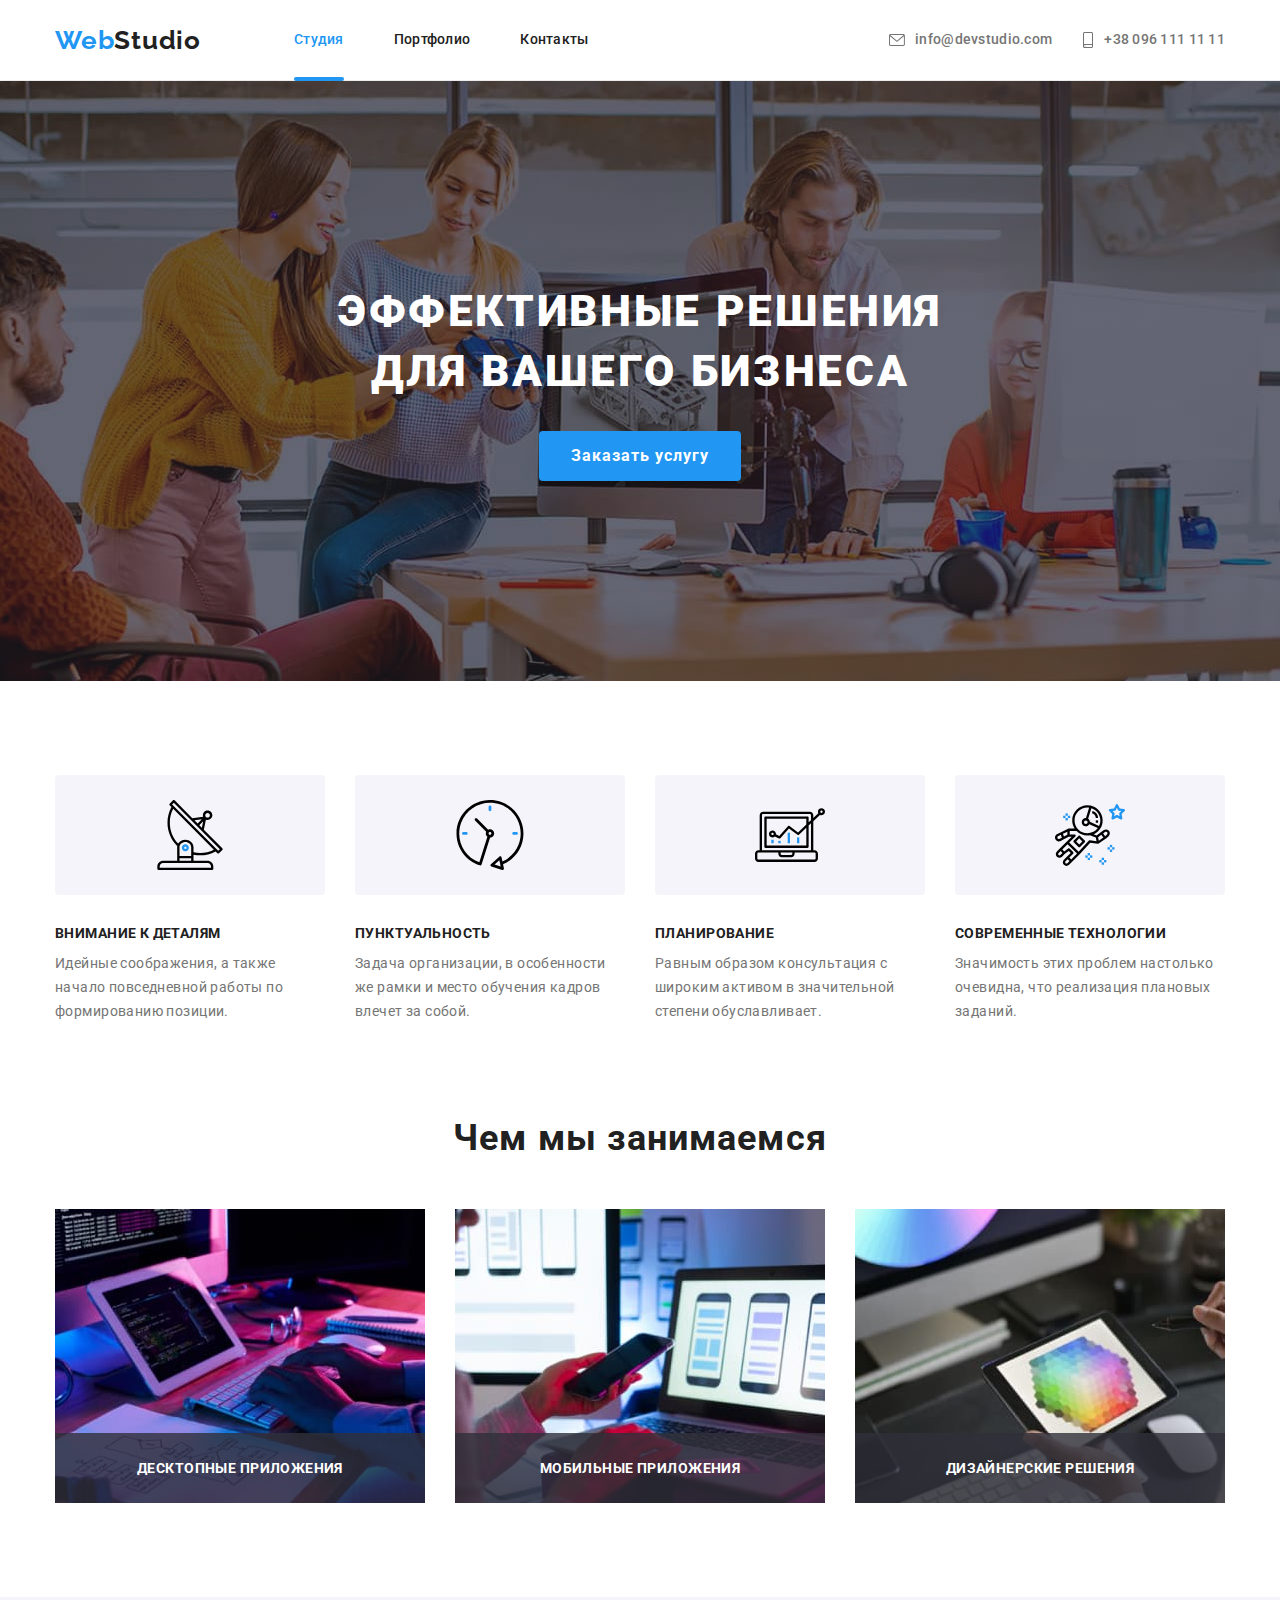
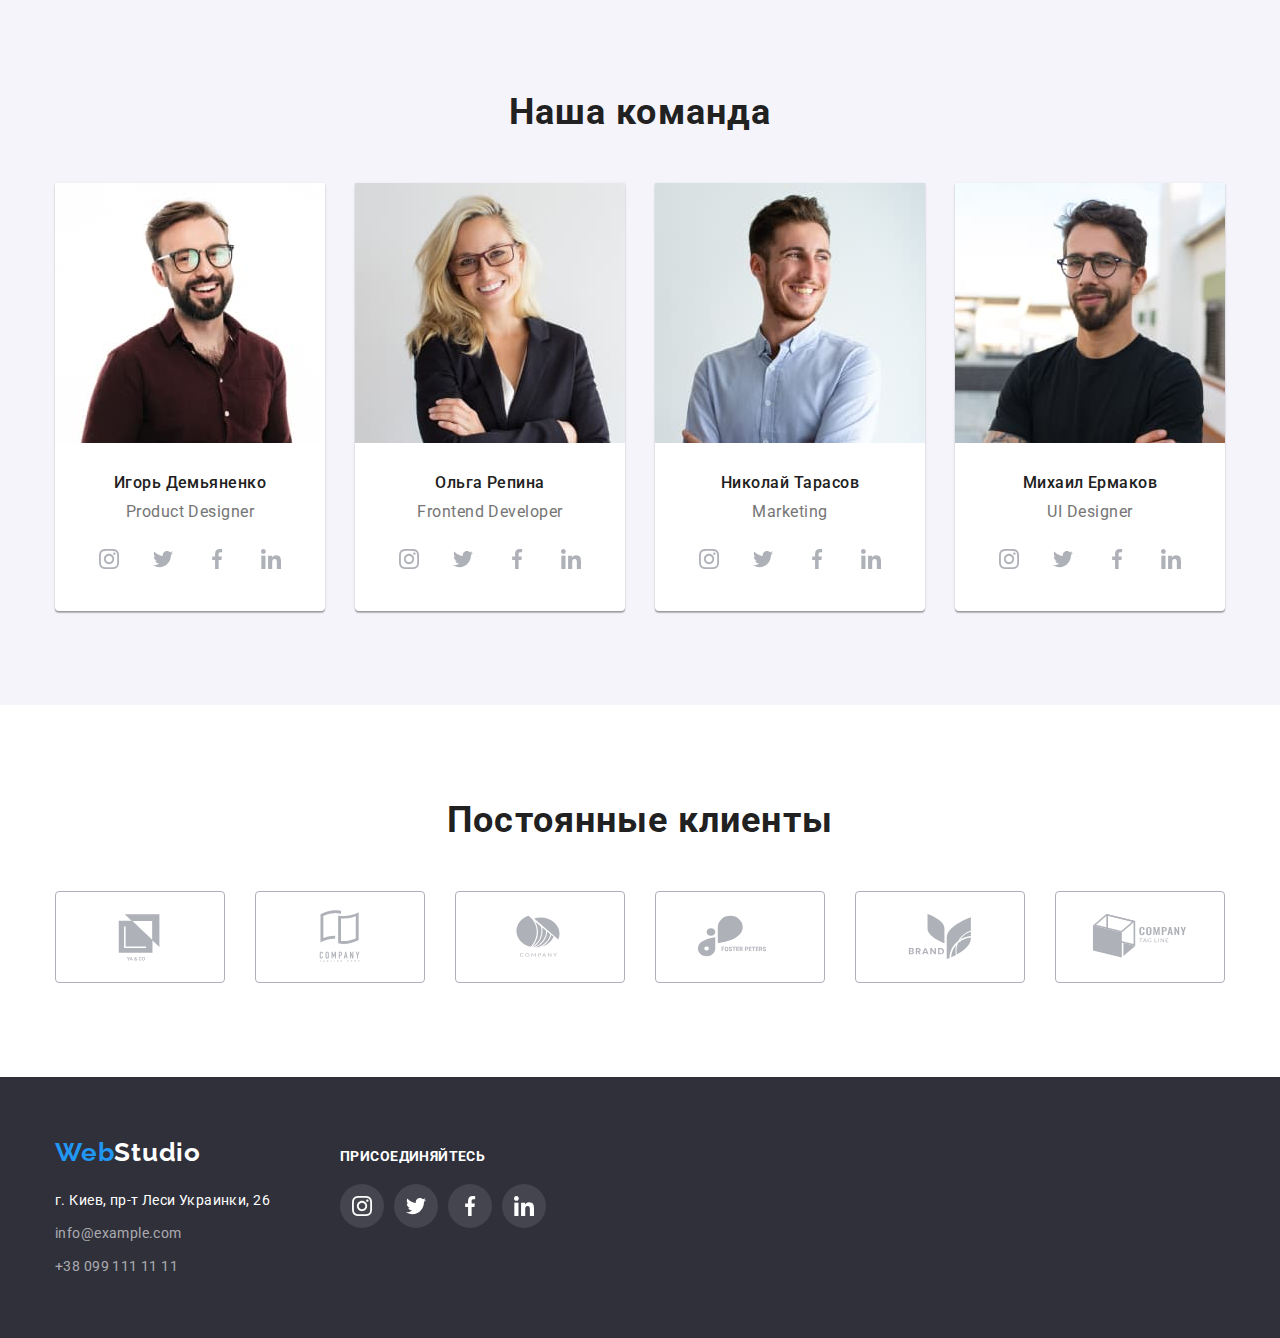
==== index.html @ cda19057 "hw6 copyhw5" ====
<!DOCTYPE html>
<html lang="ru">
  <head>
    <meta charset="UTF-8" />
    <meta http-equiv="X-UA-Compatible" content="IE=edge" />
    <meta name="viewport" content="width=device-width, initial-scale=1.0" />
    <title>WebStudio</title>

    <link rel="preconnect" href="https://fonts.googleapis.com" />
    <link rel="preconnect" href="https://fonts.gstatic.com" crossorigin />
    <link
      rel="stylesheet"
      href="https://cdnjs.cloudflare.com/ajax/libs/modern-normalize/1.1.0/modern-normalize.min.css"
    />
    <link
      href="https://fonts.googleapis.com/css2?family=Raleway:wght@700&family=Roboto:wght@400;500;700;900&display=swap"
      rel="stylesheet"
    />
    <link rel="stylesheet" href="./css/styles.css" />
  </head>

  <body>
    <header class="header">
      <div class="container-header">
        <nav class="navigation">
          <a href="./index.html" class="logo" lang="en">
            Web<span class="header-logo">Studio</span>
          </a>
          <ul class="nav-list">
            <li class="nav-item">
              <a href="./index.html" class="nav-link current">Студия</a>
            </li>
            <li class="nav-item">
              <a href="./portfolio.html" class="nav-link">Портфолио</a>
            </li>
            <li class="nav-item"><a href="" class="nav-link">Контакты</a></li>
          </ul>
        </nav>
        <ul class="nav-info">
          <li class="nav-info-item">
            <a href="mailto:info@devstudio.com" class="nav-link-item">
              <svg class="icon-mail">
                <use href="./images/icon/icons.svg#icon-mail"></use>
              </svg>
              info@devstudio.com
            </a>
          </li>
          <li class="nav-info-item">
            <a href="tel:+380961111111" class="nav-link-item">
              <svg class="icon-tel">
                <use href="./images/icon/icons.svg#icon-tel"></use>
              </svg>
              +38 096 111 11 11
            </a>
          </li>
        </ul>
      </div>
    </header>
    <main>
      <section class="hero">
        <h1 class="hero-title">Эффективные решения для вашего бизнеса</h1>
        <button type="button" class="hero-btn" data-modal-open>
          Заказать услугу
        </button>
      </section>

      <section class="about">
        <div class="container">
          <h2 class="visually-hidden">Наши особенности</h2>
          <ul class="about-list">
            <li class="about-item">
              <div class="about-box-svg">
                <svg class="about-svg">
                  <use href="./images/icon/icons.svg#icon-antenna"></use>
                </svg>
              </div>
              <h3 class="about-item-title">Внимание к деталям</h3>
              <p class="about-text">
                Идейные соображения, а также начало повседневной работы по
                формированию позиции.
              </p>
            </li>
            <li class="about-item">
              <div class="about-box-svg">
                <svg class="about-svg">
                  <use href="./images/icon/icons.svg#icon-clock"></use>
                </svg>
              </div>
              <h3 class="about-item-title">Пунктуальность</h3>
              <p class="about-text">
                Задача организации, в особенности же рамки и место обучения
                кадров влечет за собой.
              </p>
            </li>

            <li class="about-item">
              <div class="about-box-svg">
                <svg class="about-svg">
                  <use href="./images/icon/icons.svg#icon-diagram"></use>
                </svg>
              </div>
              <h3 class="about-item-title">Планирование</h3>
              <p class="about-text">
                Равным образом консультация с широким активом в значительной
                степени обуславливает.
              </p>
            </li>
            <li class="about-item">
              <div class="about-box-svg">
                <svg class="about-svg">
                  <use href="./images/icon/icons.svg#icon-astronaut"></use>
                </svg>
              </div>
              <h3 class="about-item-title">Современные технологии</h3>
              <p class="about-text">
                Значимость этих проблем настолько очевидна, что реализация
                плановых заданий.
              </p>
            </li>
          </ul>
        </div>
      </section>
      <section class="about-after">
        <div class="container">
          <h2 class="about-after-title">Чем мы занимаемся</h2>
          <ul class="about-after-list">
            <li class="about-after-item">
              <img
                src="./images/index-img/box1.jpg"
                alt="keyboard"
                width="370"
              />
              <p class="about-after-item-text">Десктопные приложения</p>
            </li>
            <li class="about-after-item">
              <img src="./images/index-img/box2.jpg" alt="phone" width="370" />
              <p class="about-after-item-text">Мобильные приложения</p>
            </li>
            <li class="about-after-item">
              <img src="./images/index-img/box3.jpg" alt="colors" width="370" />
              <p class="about-after-item-text">Дизайнерские решения</p>
            </li>
          </ul>
        </div>
      </section>
      <section class="team">
        <div class="container">
          <h2 class="team-title">Наша команда</h2>
          <ul class="team-list">
            <li class="team-item">
              <img
                src="./images/index-img/img1.jpg"
                alt="Product Designer"
                width="270"
                class="team-img"
              />
              <div class="team-info">
                <h3 class="team-name">Игорь Демьяненко</h3>
                <p class="team-job">Product Designer</p>
                <ul class="team-socials-list">
                  <li class="team-socials-item">
                    <a href="" class="team-socials-link"
                      ><svg class="team-socials-icon">
                        <use
                          href="./images/icon/icons.svg#icon-instagram-1"
                        ></use>
                      </svg>
                    </a>
                  </li>
                  <li class="team-socials-item">
                    <a href="" class="team-socials-link"
                      ><svg class="team-socials-icon">
                        <use
                          href="./images/icon/icons.svg#icon-twitter-1"
                        ></use>
                      </svg>
                    </a>
                  </li>
                  <li class="team-socials-item">
                    <a href="" class="team-socials-link"
                      ><svg class="team-socials-icon">
                        <use
                          href="./images/icon/icons.svg#icon-facebook-1"
                        ></use>
                      </svg>
                    </a>
                  </li>
                  <li class="team-socials-item">
                    <a href="" class="team-socials-link"
                      ><svg class="team-socials-icon">
                        <use
                          href="./images/icon/icons.svg#icon-linkedin-1"
                        ></use>
                      </svg>
                    </a>
                  </li>
                </ul>
              </div>
            </li>
            <li class="team-item">
              <img
                src="./images/index-img/img2.jpg"
                alt="Frontend Developer"
                width="270"
                class="team-img"
              />
              <div class="team-info">
                <h3 class="team-name">Ольга Репина</h3>
                <p class="team-job">Frontend Developer</p>
                <ul class="team-socials-list">
                  <li class="team-socials-item">
                    <a href="" class="team-socials-link"
                      ><svg class="team-socials-icon">
                        <use
                          href="./images/icon/icons.svg#icon-instagram-1"
                        ></use>
                      </svg>
                    </a>
                  </li>
                  <li class="team-socials-item">
                    <a href="" class="team-socials-link"
                      ><svg class="team-socials-icon">
                        <use
                          href="./images/icon/icons.svg#icon-twitter-1"
                        ></use>
                      </svg>
                    </a>
                  </li>
                  <li class="team-socials-item">
                    <a href="" class="team-socials-link"
                      ><svg class="team-socials-icon">
                        <use
                          href="./images/icon/icons.svg#icon-facebook-1"
                        ></use>
                      </svg>
                    </a>
                  </li>
                  <li class="team-socials-item">
                    <a href="" class="team-socials-link"
                      ><svg class="team-socials-icon">
                        <use
                          href="./images/icon/icons.svg#icon-linkedin-1"
                        ></use>
                      </svg>
                    </a>
                  </li>
                </ul>
              </div>
            </li>
            <li class="team-item">
              <img
                src="./images/index-img/img3.jpg"
                alt="Marketing"
                width="270"
                class="team-img"
              />
              <div class="team-info">
                <h3 class="team-name">Николай Тарасов</h3>
                <p class="team-job">Marketing</p>
                <ul class="team-socials-list">
                  <li class="team-socials-item">
                    <a href="" class="team-socials-link"
                      ><svg class="team-socials-icon">
                        <use
                          href="./images/icon/icons.svg#icon-instagram-1"
                        ></use>
                      </svg>
                    </a>
                  </li>
                  <li class="team-socials-item">
                    <a href="" class="team-socials-link"
                      ><svg class="team-socials-icon">
                        <use
                          href="./images/icon/icons.svg#icon-twitter-1"
                        ></use>
                      </svg>
                    </a>
                  </li>
                  <li class="team-socials-item">
                    <a href="" class="team-socials-link"
                      ><svg class="team-socials-icon">
                        <use
                          href="./images/icon/icons.svg#icon-facebook-1"
                        ></use>
                      </svg>
                    </a>
                  </li>
                  <li class="team-socials-item">
                    <a href="" class="team-socials-link"
                      ><svg class="team-socials-icon">
                        <use
                          href="./images/icon/icons.svg#icon-linkedin-1"
                        ></use>
                      </svg>
                    </a>
                  </li>
                </ul>
              </div>
            </li>
            <li class="team-item">
              <img
                src="./images/index-img/img4.jpg"
                alt="UI Designer"
                width="270"
                class="team-img"
              />
              <div class="team-info">
                <h3 class="team-name">Михаил Ермаков</h3>
                <p class="team-job">UI Designer</p>
                <ul class="team-socials-list">
                  <li class="team-socials-item">
                    <a href="" class="team-socials-link"
                      ><svg class="team-socials-icon">
                        <use
                          href="./images/icon/icons.svg#icon-instagram-1"
                        ></use>
                      </svg>
                    </a>
                  </li>
                  <li class="team-socials-item">
                    <a href="" class="team-socials-link"
                      ><svg class="team-socials-icon">
                        <use
                          href="./images/icon/icons.svg#icon-twitter-1"
                        ></use>
                      </svg>
                    </a>
                  </li>
                  <li class="team-socials-item">
                    <a href="" class="team-socials-link"
                      ><svg class="team-socials-icon">
                        <use
                          href="./images/icon/icons.svg#icon-facebook-1"
                        ></use>
                      </svg>
                    </a>
                  </li>
                  <li class="team-socials-item">
                    <a href="" class="team-socials-link"
                      ><svg class="team-socials-icon">
                        <use
                          href="./images/icon/icons.svg#icon-linkedin-1"
                        ></use>
                      </svg>
                    </a>
                  </li>
                </ul>
              </div>
            </li>
          </ul>
        </div>
      </section>
      <section>
        <div class="container">
          <h2 class="customers-title">Постоянные клиенты</h2>
          <ul class="customers-containers">
            <li class="customers-container">
              <a href="" class="customers-container-link">
                <svg class="customers-container-icon">
                  <use href="./images/icon/icons.svg#icon-Logo-1"></use>
                </svg>
              </a>
            </li>
            <li class="customers-container">
              <a href="" class="customers-container-link">
                <svg class="customers-container-icon">
                  <use href="./images/icon/icons.svg#icon-Logo-2"></use>
                </svg>
              </a>
            </li>
            <li class="customers-container">
              <a href="" class="customers-container-link">
                <svg class="customers-container-icon">
                  <use href="./images/icon/icons.svg#icon-Logo-3"></use>
                </svg>
              </a>
            </li>
            <li class="customers-container">
              <a href="" class="customers-container-link">
                <svg class="customers-container-icon">
                  <use href="./images/icon/icons.svg#icon-Logo-4"></use>
                </svg>
              </a>
            </li>
            <li class="customers-container">
              <a href="" class="customers-container-link">
                <svg class="customers-container-icon">
                  <use href="./images/icon/icons.svg#icon-Logo-5"></use>
                </svg>
              </a>
            </li>
            <li class="customers-container">
              <a href="" class="customers-container-link">
                <svg class="customers-container-icon">
                  <use href="./images/icon/icons.svg#icon-Logo-6"></use>
                </svg>
              </a>
            </li>
          </ul>
        </div>
      </section>
    </main>
    <footer class="footer">
      <div class="container flex">
        <div>
          <a href="./index.html" class="logo-footer">
            Web<span class="header-logo-footer">Studio</span>
          </a>
          <address class="address">
            <ul class="address-info">
              <li class="address-item">
                <a
                  href="https://goo.gl/maps/fcGV4ru9rpf95qTU7"
                  target="_blank"
                  rel="noreferrer noopener nofollow"
                  class="address-map"
                  >г. Киев, пр-т Леси Украинки, 26</a
                >
              </li>

              <li class="address-item">
                <a href="mailto:info@example.com" class="address-mail"
                  >info@example.com</a
                >
              </li>
              <li class="address-item">
                <a href="tel:+380991111111" class="address-tel"
                  >+38 099 111 11 11</a
                >
              </li>
            </ul>
          </address>
        </div>
        <div class="footer-socials">
          <h3 class="footer-social-title">присоединяйтесь</h3>
          <ul class="socials-list">
            <li class="socials-item">
              <a href="" class="socials-link"
                ><svg class="socials-icon">
                  <use href="./images/icon/icons.svg#icon-instagram-1"></use>
                </svg>
              </a>
            </li>
            <li class="socials-item">
              <a href="" class="socials-link"
                ><svg class="socials-icon">
                  <use href="./images/icon/icons.svg#icon-twitter-1"></use>
                </svg>
              </a>
            </li>
            <li class="socials-item">
              <a href="" class="socials-link"
                ><svg class="socials-icon">
                  <use href="./images/icon/icons.svg#icon-facebook-1"></use>
                </svg>
              </a>
            </li>
            <li class="socials-item">
              <a href="" class="socials-link"
                ><svg class="socials-icon">
                  <use href="./images/icon/icons.svg#icon-linkedin-1"></use>
                </svg>
              </a>
            </li>
          </ul>
        </div>
      </div>
    </footer>
    <div class="overlay is-hidden" data-modal>
      <div class="modal">
        <button class="modal-link-exit" data-modal-close>
          <svg class="modal-exit">
            <use href="./images/icon/icons.svg#icon-exit"></use>
          </svg>
        </button>
      </div>
    </div>
    <script src="./js/modal.js"></script>
  </body>
</html>
---- css/styles.css ----
:root {
  --brend-color: #2196f3;
  --header-text-color: #212121;
  --text-color: #757575;
  --title-text-color: #212121;
}

p,
h1,
h2,
h3,
h4,
h5,
h6 {
  margin: 0;
}
ul,
ol {
  margin: 0;
  padding: 0;
  list-style: none;
}
body {
  font-family: Roboto, sans-serif;
  color: var(--header-text-color);
}
a {
  text-decoration: none;
}
img {
  display: block;
  max-width: 100%;
}
button {
  border: 0;
}
section {
  padding: 94px 0 94px 0;
}
.overlay {
  position: fixed;
  top: 0;
  left: 0;
  width: 100vw;
  height: 100vh;
  background: rgba(0, 0, 0, 0.2);
  transition: visibility 250ms cubic-bezier(0.4, 0, 0.2, 1),
    opacity 250ms cubic-bezier(0.4, 0, 0.2, 1);
}
.modal {
  width: 528px;
  min-height: 581px;

  position: absolute;
  top: 50%;
  left: 50%;
  transform: translate(-50%, -50%);
  z-index: 999;
  background-color: #ffffff;
  box-shadow: 0px 1px 3px rgba(0, 0, 0, 0.12), 0px 1px 1px rgba(0, 0, 0, 0.14),
    0px 2px 1px rgba(0, 0, 0, 0.2);
  border-radius: 4px;
  transition: visibility 250ms cubic-bezier(0.4, 0, 0.2, 1),
    opacity 250ms cubic-bezier(0.4, 0, 0.2, 1);
}
.modal-link-exit {
  position: absolute;
  width: 30px;
  height: 30px;
  border: 1px solid rgba(0, 0, 0, 0.1);
  border-radius: 50%;
  background-color: transparent;
  top: 8px;
  right: 8px;
  padding: 0;
  margin: 0;
}
.modal-exit {
  width: 11px;
  height: 11px;
}

.is-hidden {
  opacity: 0;
  pointer-events: none;
  visibility: hidden;
}
.flex {
  display: flex;
  align-items: baseline;
}

.container {
  width: 1200px;
  padding: 0px 15px 0px 15px;
  margin: 0 auto 0 auto;
}

/* -------HEADER------- */
.header {
  font-weight: 500;
  font-size: 14px;
  line-height: 1.14;
  letter-spacing: 0.02em;
  border-bottom: 1px solid #ececec;

  position: relative;
}
.container-header {
  width: 1200px;
  padding: 0 15px 0 15px;
  margin: 0 auto;
  display: flex;
  align-items: center;
}
.logo {
  color: var(--brend-color);
  font-family: Raleway, sans-serif;
  font-weight: 700;
  font-size: 26px;
  line-height: 1.19;
  letter-spacing: 0.03em;
  margin-right: 93px;
}
.header-logo {
  color: var(--title-text-color);
}
.header-logo-footer {
  color: #fff;
}
.navigation {
  display: flex;
  align-items: center;
}
.nav-list {
  display: flex;
}
.nav-item {
  margin-right: 50px;
  padding: 32px 0 32px 0;
  position: relative;
}
.nav-item:nth-last-child(1) {
  margin-right: 0px;
}
.nav-link {
  color: var(--header-text-color);
  transition: color 250ms cubic-bezier(0.4, 0, 0.2, 1);
}
.current,
.nav-link:hover,
.nav-link:focus,
.nav-link-item:hover,
.nav-link-item:focus {
  color: var(--brend-color);
}
.current::after {
  position: absolute;
  bottom: -1px;
  left: 0;
  width: 100%;
  height: 4px;
  content: "";
  border-radius: 2px;
  background-color: var(--brend-color);
}
.nav-info {
  display: flex;
  margin-left: auto;
}
.nav-info-item {
  margin-right: 30px;
}
.nav-info-item:nth-last-child(1) {
  margin-right: 0px;
}
.nav-link-item {
  color: var(--text-color);
  display: flex;
  transition: color 250ms cubic-bezier(0.4, 0, 0.2, 1);
}
.icon-mail {
  width: 16px;
  height: 12px;
  margin-top: auto;
  margin-bottom: auto;
  margin-right: 10px;
  fill: var(--text-color);
  transition: fill 250ms cubic-bezier(0.4, 0, 0.2, 1);
}
.icon-tel {
  width: 12px;
  height: 16px;
  margin-top: auto;
  margin-bottom: auto;
  margin-right: 10px;
  fill: var(--text-color);
  transition: fill 250ms cubic-bezier(0.4, 0, 0.2, 1);
}
.nav-link-item:hover .icon-mail {
  fill: var(--brend-color);
}
.nav-link-item:hover .icon-tel {
  fill: var(--brend-color);
}
.nav-link-item:focus .icon-mail {
  fill: var(--brend-color);
}
.nav-link-item:focus .icon-tel {
  fill: var(--brend-color);
}

/* -------MAIN-INDEX------- */
.hero {
  background: #2f303a;
  text-align: center;
  padding-top: 200px;
  padding-bottom: 200px;
  background-image: linear-gradient(
      rgba(47, 48, 58, 0.4),
      rgba(47, 48, 58, 0.4)
    ),
    url(../images/index-img/hero-img.jpg);
  background-repeat: no-repeat;
  background-position: center;
  background-size: cover;
  max-width: 1600px;
  margin: auto;
}
.hero-title {
  color: #fff;
  font-weight: 900;
  font-size: 44px;
  line-height: calc(60 / 44);
  width: 696px;
  margin: auto;
  letter-spacing: 0.06em;
  text-transform: uppercase;
}
.hero-btn {
  background-color: var(--brend-color);
  color: #fff;
  font-family: inherit;
  font-weight: 700;
  font-size: 16px;
  line-height: calc(30 / 16);
  letter-spacing: 0.06em;
  cursor: pointer;
  box-shadow: 0px 4px 4px rgba(0, 0, 0, 0.15);
  border-radius: 4px;

  padding: 10px 32px 10px 32px;
  min-width: 200px;
  margin-top: 30px;
  transition: background-color 250ms cubic-bezier(0.4, 0, 0.2, 1),
    color 250ms cubic-bezier(0.4, 0, 0.2, 1);
}
.hero-btn:hover {
  background-color: #fff;
  color: var(--brend-color);
}
/* -------ABOUT-INDEX------- */
.about {
}
.visually-hidden {
  position: absolute;
  white-space: nowrap;
  width: 1px;
  height: 1px;
  overflow: hidden;
  border: 0;
  padding: 0;
  clip: rect(0 0 0 0);
  clip-path: inset(50%);
  margin: -1px;
}

.about-list {
  display: flex;
  flex-wrap: wrap;
}
.about-item {
  width: 270px;
  margin-right: 30px;
}
.about-item:nth-child(4n) {
  margin-right: 0;
}
.about-item:nth-child(5n) {
  margin-right: 30px;
  margin-top: 30px;
}
.about-box-svg {
  background-color: #f5f4fa;

  border-radius: 4px;

  height: 120px;
  display: flex;
  justify-content: center;
  align-items: center;
}
.about-svg {
  width: 70px;
  height: 70px;
}
.about-item-title {
  font-weight: 700;
  font-size: 14px;
  line-height: calc(16 / 14);
  letter-spacing: 0.03em;
  text-transform: uppercase;
  color: var(--title-text-color);
  margin-top: 30px;
}
.about-text {
  font-weight: 400;
  font-size: 14px;
  line-height: calc(24 / 14);
  letter-spacing: 0.03em;
  color: var(--text-color);
  margin-top: 10px;
}
.about-after {
  padding-top: 0;
}
/* -------ABOUT-AFTER-INDEX------- */
.about-after-title {
  font-weight: 700;
  font-size: 36px;
  line-height: calc(42 / 36);
  text-align: center;
  letter-spacing: 0.03em;
  margin-bottom: 50px;
}
.about-after-list {
  display: flex;
  flex-wrap: wrap;
}
.about-after-item {
  position: relative;
  margin-right: 30px;
}
.about-after-item:nth-child(3n) {
  margin-right: 0;
}
.about-after-item:nth-child(4n) {
  margin-right: 30px;
  margin-top: 30px;
}

.about-after-item-text {
  position: absolute;
  width: 100%;
  height: 70px;
  background-color: rgba(47, 48, 58, 0.8);
  bottom: 0;
  left: 0;
  margin: 0;
  padding-top: 27px;
  padding-bottom: 27px;
  color: #fff;
  font-weight: 700;
  font-size: 14px;
  line-height: calc(16 / 14);
  text-align: center;
  letter-spacing: 0.03em;
  text-transform: uppercase;
}

/* -------TEAM-INDEX------- */
.team {
  background-color: #f5f4fa;
  padding-top: 94px;
}

.team-title {
  font-weight: 700;
  font-size: 36px;
  line-height: calc(42 / 36);
  text-align: center;
  letter-spacing: 0.03em;
  color: var(--title-text-color);
  margin-bottom: 50px;
}
.team-list {
  display: flex;
  flex-wrap: wrap;
}
.team-item {
  margin-right: 30px;
  width: 270px;
  box-shadow: 0px 1px 3px rgba(0, 0, 0, 0.12), 0px 1px 1px rgba(0, 0, 0, 0.14),
    0px 2px 1px rgba(0, 0, 0, 0.2);
  border-radius: 0px 0px 4px 4px;
  background-color: #fff;
}
.team-item:nth-child(4n) {
  margin-right: 0;
}
.team-item:nth-child(5n) {
  margin-right: 30px;
  margin-top: 30px;
}
.team-img {
}
.team-info {
  padding: 30px 0 30px 0;
}
.team-name {
  font-weight: 500;
  font-size: 16px;
  line-height: calc(19 / 16);
  text-align: center;
  letter-spacing: 0.03em;
  color: var(--title-text-color);
  margin-bottom: 10px;
}
.team-job {
  margin-bottom: 16px;
  font-weight: 400;
  font-size: 16px;
  line-height: calc(19 / 16);
  text-align: center;
  letter-spacing: 0.03em;
  color: var(--text-color);
}
.team-socials-list {
  display: flex;
  justify-content: center;
}
.team-socials-item {
  margin-right: 10px;
}
.team-socials-item:nth-last-child(1) {
  margin-right: 0;
}
.team-socials-link {
  width: 44px;
  height: 44px;

  display: flex;
  align-items: center;
  justify-content: center;
  border-radius: 50%;
  transition: background-color 250ms cubic-bezier(0.4, 0, 0.2, 1);
}
.team-socials-icon {
  width: 20px;
  height: 20px;
  fill: #afb1b8;
  transition: fill 250ms cubic-bezier(0.4, 0, 0.2, 1);
}
.team-socials-link:hover,
.team-socials-link:focus {
  background-color: var(--brend-color);
}
.team-socials-link:hover .team-socials-icon {
  fill: #fff;
}
.team-socials-link:focus .team-socials-icon {
  fill: #fff;
}
/* -------customers------- */
.customers-title {
  font-weight: 700;
  font-size: 36px;
  line-height: calc(42 / 36);
  text-align: center;
  letter-spacing: 0.03em;
  color: var(--title-text-color);
  margin-bottom: 50px;
}
.customers-container-link {
  width: 170px;
  height: 92px;

  border-radius: 4px;
  border: 1px solid #afb1b8;
  display: flex;
  flex-wrap: nowrap;
  justify-content: center;
  align-items: center;
  transition: border 250ms cubic-bezier(0.4, 0, 0.2, 1);
}
.customers-containers {
  display: flex;
}
.customers-container {
  margin-right: 30px;
}
.customers-container-link:hover,
.customers-container-link:focus {
  border: 1px solid var(--brend-color);
}
.customers-container-link:hover .customers-container-icon {
  fill: var(--brend-color);
}
.customers-container-link:focus .customers-container-icon {
  fill: var(--brend-color);
}

.customers-container:nth-last-child(1) {
  margin-right: 0;
}
.customers-container-icon {
  width: 106px;
  height: 60px;
  fill: #afb1b8;
  transition: fill 250ms cubic-bezier(0.4, 0, 0.2, 1);
}

/* -------FOOTER--
----- */
.footer {
  background-color: #2f303a;
  padding: 60px 15px 60px 15px;
}
.logo-footer {
  color: var(--brend-color);
  font-family: Raleway, sans-serif;
  font-weight: 700;
  font-size: 26px;
  line-height: 1.19;
  letter-spacing: 0.03em;
}
.address {
  margin-top: 20px;
}
.address-info {
  font-style: normal;
}
.address-item {
  margin-bottom: 9px;
}
.address-item:nth-last-child(1) {
  margin-bottom: 0px;
}
.address-map {
  font-weight: normal;
  font-size: 14px;
  line-height: calc(24 / 14);
  letter-spacing: 0.03em;
  color: #fff;
}
.address-mail,
.address-tel {
  font-weight: normal;
  font-size: 14px;
  line-height: 24px;
  /* or 171% */
  letter-spacing: 0.03em;
  color: rgba(255, 255, 255, 0.6);
}
.footer-socials {
  margin-left: 70px;
}
.footer-social-title {
  text-transform: uppercase;
  font-weight: 700;
  font-size: 14px;
  line-height: calc(16 / 14);
  letter-spacing: 0.03em;
  text-transform: uppercase;

  color: #ffffff;
  margin-bottom: 20px;
}
.socials-list {
  display: flex;
}
.socials-item {
  margin-right: 10px;
}
.socials-link {
  width: 44px;
  height: 44px;

  display: flex;
  align-items: center;
  justify-content: center;
  border-radius: 50%;

  background: rgba(255, 255, 255, 0.1);
  transition: background-color 250ms cubic-bezier(0.4, 0, 0.2, 1);
}
.socials-item:nth-last-child(1) {
  margin-right: 0;
}
.socials-icon {
  width: 20px;
  height: 20px;
  fill: #fff;
  transition: fill 250ms cubic-bezier(0.4, 0, 0.2, 1);
}
.socials-link:hover {
  background-color: var(--brend-color);
}
.socials-link:focus {
  background-color: var(--brend-color);
}
.socials-link:hover .team-socials-icon {
  fill: #fff;
}
.socials-link:focus .team-socials-icon {
  fill: #fff;
}
/* -------ASIDE-PORTFOLIO------- */
.aside {
  margin-top: 94px;
}
.aside-list {
  display: flex;
  flex-wrap: nowrap;
  justify-content: center;
}
.aside-item {
  margin-right: 8px;
}
.aside-item:nth-last-child(1) {
  margin-right: 0px;
}
.aside-btn {
  font-family: inherit;
  cursor: pointer;
  padding: 6px 22px 6px 22px;
  font-weight: 500;
  font-size: 16px;
  line-height: calc(26 / 16);
  text-align: center;
  letter-spacing: 0.03em;
  color: var(--title-text-color);
  background-color: #f5f4fa;
  transition: background-color 250ms cubic-bezier(0.4, 0, 0.2, 1),
    color 250ms cubic-bezier(0.4, 0, 0.2, 1),
    box-shadow 250ms cubic-bezier(0.4, 0, 0.2, 1);
  border-radius: 4px;
}
.current-btn,
.aside-btn:hover,
.aside-btn:focus {
  background-color: var(--brend-color);
  color: #fff;
  box-shadow: 0px 3px 1px rgba(0, 0, 0, 0.1), 0px 1px 2px rgba(0, 0, 0, 0.08),
    0px 2px 2px rgba(0, 0, 0, 0.12);
}
/* -------MAIN-PORTFOLIO------- */

.section-portfolio {
  display: flex;
  flex-wrap: wrap;
  padding-top: 50px;
}
.section-item {
  width: 370px;
  margin-right: 30px;

  margin-bottom: 30px;
}
.section-item-link {
  display: block;
  transition: box-shadow 250ms cubic-bezier(0.4, 0, 0.2, 1);
}
.section-item-link:hover {
  box-shadow: 0px 1px 1px rgba(0, 0, 0, 0.12), 0px 4px 4px rgba(0, 0, 0, 0.06),
    1px 4px 6px rgba(0, 0, 0, 0.16);
}
.section-item-link:focus {
  box-shadow: 0px 1px 1px rgba(0, 0, 0, 0.12), 0px 4px 4px rgba(0, 0, 0, 0.06),
    1px 4px 6px rgba(0, 0, 0, 0.16);
}

.section-item-wrap {
  position: relative;
  overflow: hidden;
}
.section-item-slider {
  position: absolute;
  top: 0;
  left: 0;
  padding: 63px 24px 63px 24px;
  background: rgba(33, 150, 243, 0.9);
  height: 100%;
  width: 100%;
  color: #fff;
  transform: translateY(100%);
  transition: transform 250ms cubic-bezier(0.4, 0, 0.2, 1);
  font-weight: 400;
  font-size: 18px;
  line-height: calc(28 / 18);
  letter-spacing: 0.03em;
}
.section-item-link:hover .section-item-slider {
  transform: translateY(0);
}
.section-item-link:focus .section-item-slider {
  transform: translateY(0);
}
.section-item:nth-child(3n) {
  margin-right: 0px;
}
.section-item:nth-last-child(-n + 3) {
  margin-bottom: 0px;
}
.section-item-info {
  padding: 20px 24px 20px 24px;
  border-right: 1px solid #eeeeee;
  border-left: 1px solid #eeeeee;
  border-bottom: 1px solid #eeeeee;
}

.section-item-title {
  font-weight: 700;

  font-size: 18px;
  line-height: calc(36 / 18);
  letter-spacing: 0.06em;
  color: var(--title-text-color);
}
.section-item-text {
  font-weight: 400;
  font-size: 16px;

  line-height: calc(30 / 16);
  letter-spacing: 0.03em;
  color: var(--text-color);
}
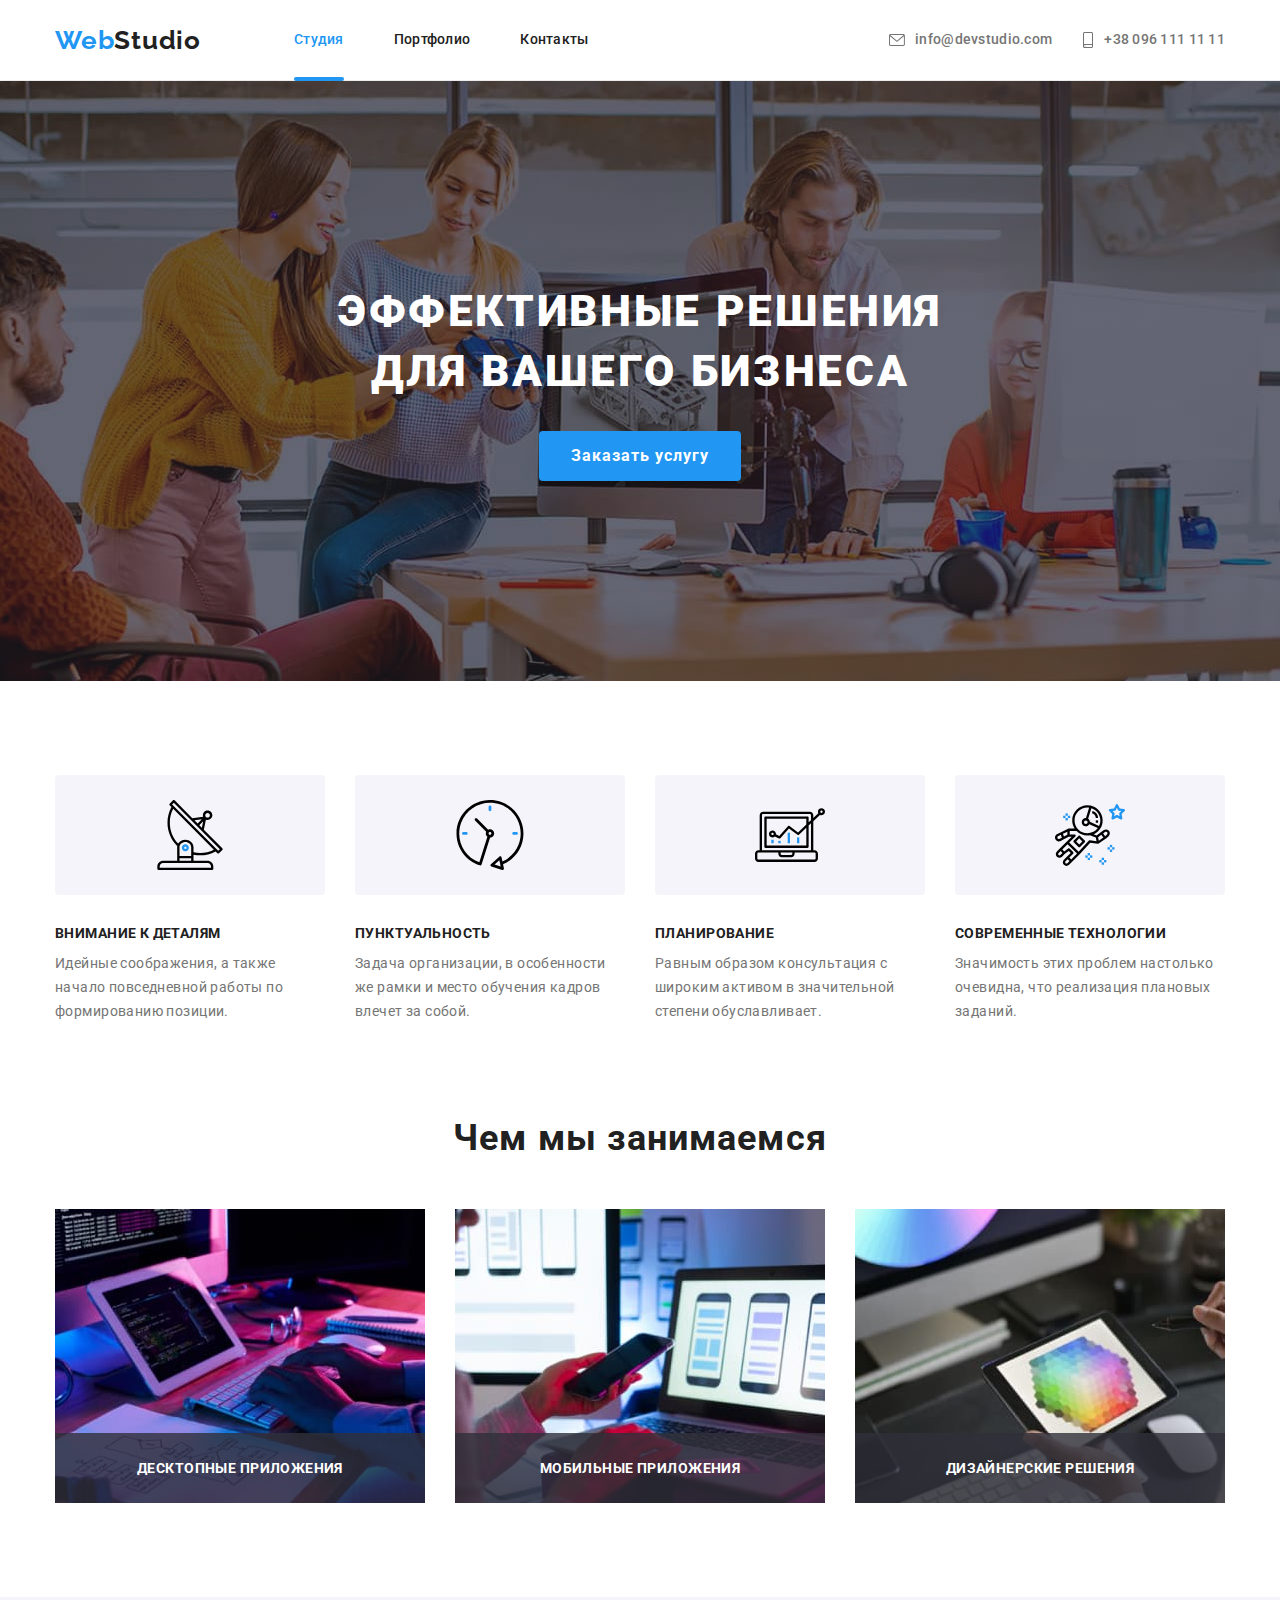
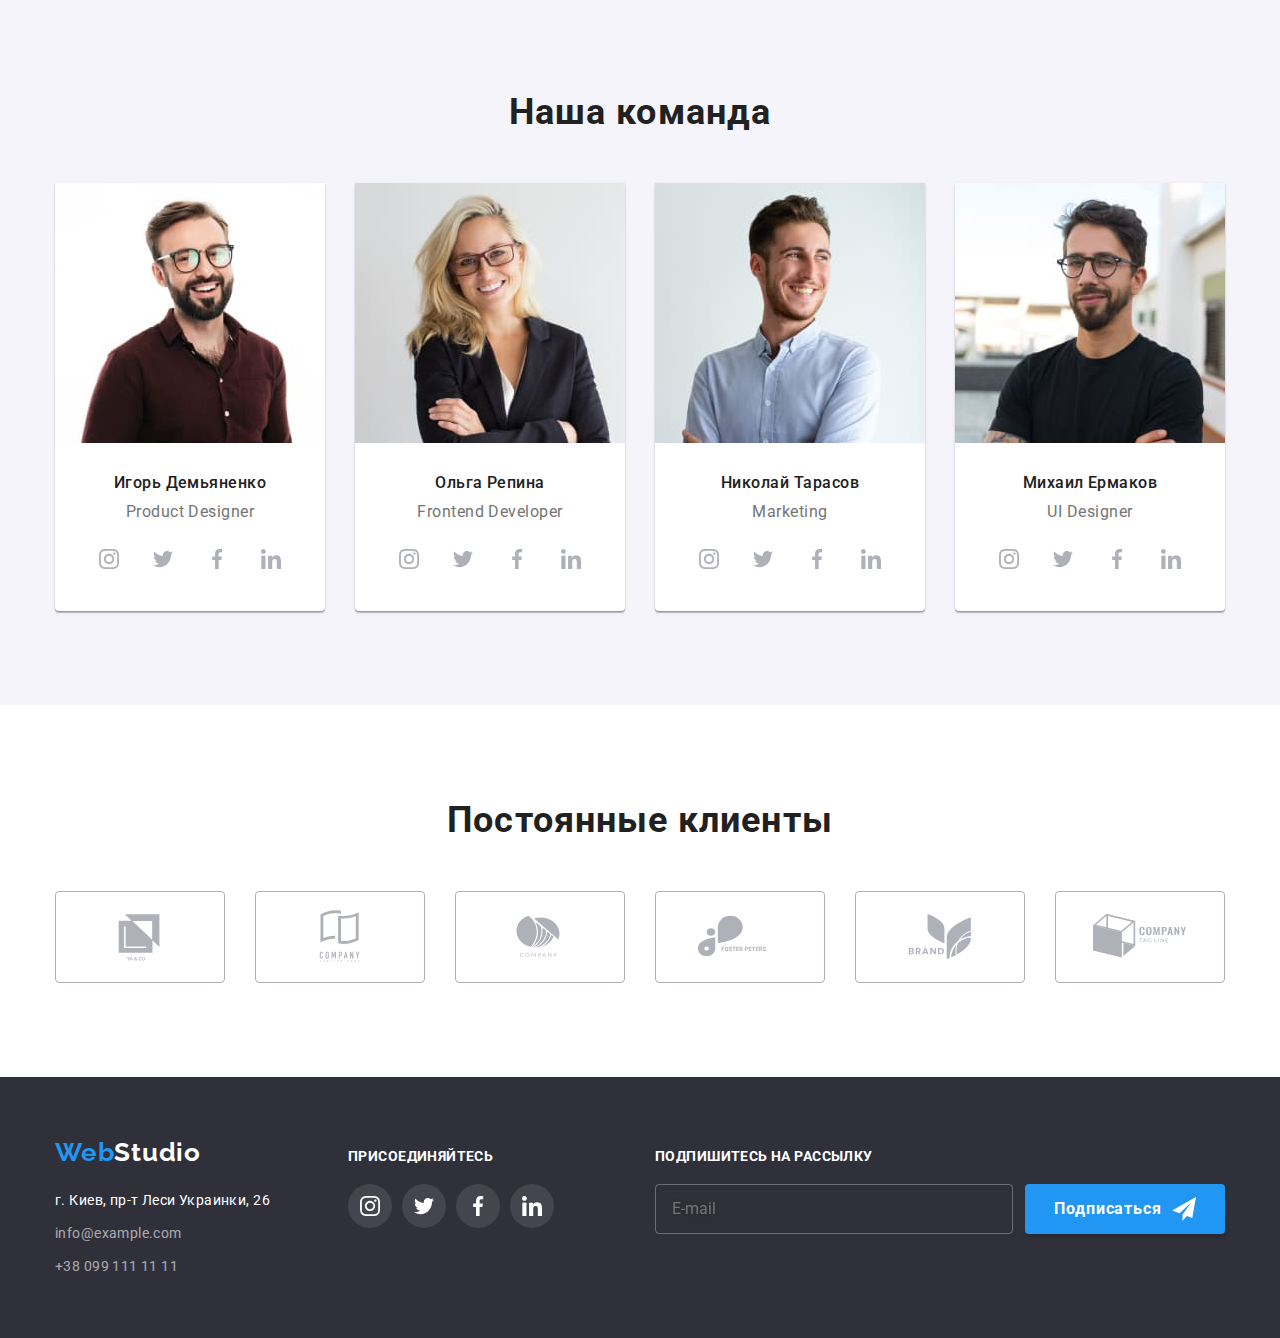
==== commit 4fbae0e9: "hw6 beta1" ====
--- a/index.html
+++ b/index.html
@@ -464,6 +464,27 @@
             </li>
           </ul>
         </div>
+        <div class="spam">
+          <form>
+            <div class="spam-wrapper">
+              <h3 class="footer-social-title">Подпишитесь на рассылку</h3>
+
+              <input
+                type="email"
+                class="spam-input"
+                name="user-email-for-spam"
+                id="spam-input"
+                placeholder="E-mail"
+              />
+            </div>
+            <button type="submit" class="send-email-btn">
+              Подписаться
+              <svg class="icon-send">
+                <use href="./images/icon/icons.svg#icon-send"></use>
+              </svg>
+            </button>
+          </form>
+        </div>
       </div>
     </footer>
     <div class="overlay is-hidden" data-modal>
@@ -473,6 +494,85 @@
             <use href="./images/icon/icons.svg#icon-exit"></use>
           </svg>
         </button>
+        <p class="modal-title">Оставьте свои данные, мы вам перезвоним</p>
+        <form class="modal-form">
+          <div class="form-field">
+            <label class="modal-label" for="user-name">Имя</label>
+            <div class="icon-wrap">
+              <input
+                type="text"
+                name="user-name"
+                class="modal-input"
+                id="user-name"
+                required
+              />
+              <svg class="modal-icons">
+                <use href="./images/icon/icons.svg#icon-person-modal"></use>
+              </svg>
+            </div>
+          </div>
+
+          <div class="form-field">
+            <label class="modal-label" for="user-tel">Телефон</label>
+            <div class="icon-wrap">
+              <input
+                type="tel"
+                name="user-tel"
+                class="modal-input"
+                id="user-tel"
+              />
+              <svg class="modal-icons">
+                <use href="./images/icon/icons.svg#icon-phone-modal"></use>
+              </svg>
+            </div>
+          </div>
+          <div class="form-field">
+            <label class="modal-label" for="user-email">Почта</label>
+            <div class="icon-wrap">
+              <input
+                type="email"
+                name="user-email"
+                class="modal-input"
+                id="user-email"
+                required
+              />
+              <svg class="modal-icons">
+                <use href="./images/icon/icons.svg#icon-email-modal"></use>
+              </svg>
+            </div>
+          </div>
+          <div class="form-field">
+            <label class="modal-label" for="modal-text">Комментарий</label>
+            <textarea
+              name="comment"
+              id="modal-text"
+              class="modal-text"
+              placeholder="Введите текст"
+            ></textarea>
+          </div>
+          <div class="checkbox-field">
+            <input
+              type="checkbox"
+              id="modal-checkbox"
+              name="modal-checkbox"
+              class="modal-checkbox visually-hidden"
+              required
+            />
+
+            <label for="modal-checkbox" class="modal-label-checkbox">
+              <span>
+                <svg class="modal-check-icon">
+                  <use href="./images/icon/icons.svg#icon-check"></use>
+                </svg>
+              </span>
+              Соглашаюсь с рассылкой и принимаю&nbsp;
+              <a href="#" class="submit-text">Условия договора</a>
+            </label>
+          </div>
+          <div class="center">
+            <button type="submit" class="modal-btn">Отправить</button>
+          </div>
+        </form>
       </div>
     </div>
     <script src="./js/modal.js"></script>
--- a/css/styles.css
+++ b/css/styles.css
@@ -47,38 +47,6 @@
   transition: visibility 250ms cubic-bezier(0.4, 0, 0.2, 1),
     opacity 250ms cubic-bezier(0.4, 0, 0.2, 1);
 }
-.modal {
-  width: 528px;
-  min-height: 581px;
-
-  position: absolute;
-  top: 50%;
-  left: 50%;
-  transform: translate(-50%, -50%);
-  z-index: 999;
-  background-color: #ffffff;
-  box-shadow: 0px 1px 3px rgba(0, 0, 0, 0.12), 0px 1px 1px rgba(0, 0, 0, 0.14),
-    0px 2px 1px rgba(0, 0, 0, 0.2);
-  border-radius: 4px;
-  transition: visibility 250ms cubic-bezier(0.4, 0, 0.2, 1),
-    opacity 250ms cubic-bezier(0.4, 0, 0.2, 1);
-}
-.modal-link-exit {
-  position: absolute;
-  width: 30px;
-  height: 30px;
-  border: 1px solid rgba(0, 0, 0, 0.1);
-  border-radius: 50%;
-  background-color: transparent;
-  top: 8px;
-  right: 8px;
-  padding: 0;
-  margin: 0;
-}
-.modal-exit {
-  width: 11px;
-  height: 11px;
-}
 
 .is-hidden {
   opacity: 0;
@@ -88,6 +56,7 @@
 .flex {
   display: flex;
   align-items: baseline;
+  justify-content: space-between;
 }
 
 .container {
@@ -605,6 +574,61 @@
 .socials-link:focus .team-socials-icon {
   fill: #fff;
 }
+.spam {
+  margin-left: 93px;
+}
+.spam form {
+  display: flex;
+  align-items: flex-end;
+}
+.spam-wrapper {
+  margin-right: 12px;
+}
+
+.spam-input {
+  min-width: 358px;
+  height: 50px;
+  padding-left: 16px;
+  transition: border 250ms cubic-bezier(0.4, 0, 0.2, 1);
+  background-color: transparent;
+  border: 1px solid rgba(255, 255, 255, 0.3);
+  filter: drop-shadow(0px 4px 4px rgba(0, 0, 0, 0.15));
+  border-radius: 4px;
+  color: #fff;
+  outline: 0;
+}
+
+.send-email-btn {
+  background: #2196f3;
+  box-shadow: 0px 4px 4px rgba(0, 0, 0, 0.15);
+  padding: 0;
+  margin: 0;
+  border-radius: 4px;
+  min-width: 200px;
+  height: 50px;
+
+  font-weight: 700;
+  font-size: 16px;
+  line-height: calc(30 / 16);
+  justify-content: center;
+  text-align: center;
+  letter-spacing: 0.06em;
+  display: flex;
+  align-items: center;
+  color: #ffffff;
+  transition: background-color 250ms cubic-bezier(0.4, 0, 0.2, 1),
+    color 250ms cubic-bezier(0.4, 0, 0.2, 1);
+}
+.send-email-btn:hover {
+  background-color: #1e5380;
+}
+.icon-send {
+  fill: #fff;
+  width: 24px;
+  height: 24px;
+  margin-left: 10px;
+}
+
 /* -------ASIDE-PORTFOLIO------- */
 .aside {
   margin-top: 94px;
@@ -725,3 +749,180 @@
   letter-spacing: 0.03em;
   color: var(--text-color);
 }
+/* -------MODAL------- */
+.modal {
+  width: 528px;
+  min-height: 581px;
+
+  position: absolute;
+  top: 50%;
+  left: 50%;
+  padding: 40px;
+  transform: translate(-50%, -50%);
+  z-index: 999;
+  background-color: #ffffff;
+  box-shadow: 0px 1px 3px rgba(0, 0, 0, 0.12), 0px 1px 1px rgba(0, 0, 0, 0.14),
+    0px 2px 1px rgba(0, 0, 0, 0.2);
+  border-radius: 4px;
+  transition: visibility 250ms cubic-bezier(0.4, 0, 0.2, 1),
+    opacity 250ms cubic-bezier(0.4, 0, 0.2, 1);
+}
+.modal-link-exit {
+  position: absolute;
+  width: 30px;
+  height: 30px;
+  border: 1px solid rgba(0, 0, 0, 0.1);
+  border-radius: 50%;
+  background-color: transparent;
+  top: 8px;
+  right: 8px;
+  padding: 0;
+  margin: 0;
+}
+.modal-exit {
+  width: 11px;
+  height: 11px;
+}
+.modal-link-exit:hover,
+.modal-link-exit:focus {
+  fill: var(--brend-color);
+  cursor: pointer;
+}
+.modal-title {
+  font-weight: 700;
+  font-size: 20px;
+  line-height: calc(23 / 20);
+  text-align: center;
+  letter-spacing: 0.03em;
+  margin-bottom: 12px;
+  color: var(--title-text-color);
+}
+.modal-form {
+}
+.form-field {
+  margin-bottom: 10px;
+  display: flex;
+  flex-direction: column;
+}
+
+.modal-input {
+  width: 100%;
+  height: 40px;
+  border: 1px solid rgba(33, 33, 33, 0.2);
+  padding-left: 42px;
+  border-radius: 4px;
+  transition: border 250ms cubic-bezier(0.4, 0, 0.2, 1);
+}
+.modal-input:focus,
+.modal-text:focus {
+  border: 1px solid var(--brend-color);
+  border-radius: 4px;
+  outline: 0;
+}
+.modal-input:focus + .modal-icons {
+  fill: var(--brend-color);
+}
+
+.icon-wrap {
+  position: relative;
+  display: block;
+}
+.modal-icons {
+  position: absolute;
+  width: 18px;
+  height: 18px;
+  left: 12px;
+  bottom: 50%;
+  transform: translateY(50%);
+  transition: fill 250ms cubic-bezier(0.4, 0, 0.2, 1);
+}
+.modal-label {
+  display: block;
+  font-weight: 400;
+  font-size: 12px;
+  line-height: calc(14 / 12);
+  letter-spacing: 0.01em;
+  color: var(--header-text-color);
+  margin-bottom: 4px;
+}
+.modal-text {
+  width: 100%;
+  height: 120px;
+  padding: 12px 16px 12px 16px;
+  resize: none;
+  border: 1px solid rgba(33, 33, 33, 0.2);
+  transition: border 250ms cubic-bezier(0.4, 0, 0.2, 1);
+  border-radius: 4px;
+}
+.checkbox-field {
+  margin-top: 20px;
+}
+.modal-checkbox {
+}
+.modal-check-icon {
+  width: 16px;
+  height: 15px;
+  fill: transparent;
+}
+.modal-label-checkbox {
+  font-style: normal;
+  font-weight: normal;
+  font-size: 14px;
+  line-height: calc(24 / 14);
+
+  letter-spacing: 0.03em;
+  color: var(--header-text-color);
+  align-items: center;
+  display: flex;
+  justify-content: center;
+}
+.modal-label-checkbox span {
+  width: 16px;
+  height: 15px;
+  border: 2px solid var(--header-text-color);
+  border-radius: 2px;
+  margin-right: 5px;
+  display: flex;
+  align-items: center;
+  justify-content: center;
+  transition: background-color 250ms cubic-bezier(0.4, 0, 0.2, 1),
+    fill 250ms cubic-bezier(0.4, 0, 0.2, 1),
+    border 250ms cubic-bezier(0.4, 0, 0.2, 1);
+}
+.modal-checkbox:checked + .modal-label-checkbox span {
+  background-color: var(--brend-color);
+  border: none;
+}
+.modal-checkbox:checked + .modal-label-checkbox svg {
+  fill: #fff;
+}
+/* --- */
+.center {
+  text-align: center;
+}
+/* --- */
+.submit-text {
+  text-decoration: underline;
+  color: var(--brend-color);
+}
+.modal-btn {
+  background-color: var(--brend-color);
+  color: #fff;
+  font-family: inherit;
+  font-weight: 700;
+  font-size: 16px;
+  line-height: calc(30 / 16);
+  letter-spacing: 0.06em;
+  cursor: pointer;
+  box-shadow: 0px 4px 4px rgba(0, 0, 0, 0.15);
+  border-radius: 4px;
+  margin-top: 30px;
+  padding: 10px 32px 10px 32px;
+  min-width: 200px;
+
+  transition: background-color 250ms cubic-bezier(0.4, 0, 0.2, 1),
+    color 250ms cubic-bezier(0.4, 0, 0.2, 1);
+}
+.modal-btn:hover {
+  background-color: #1e5380;
+}
